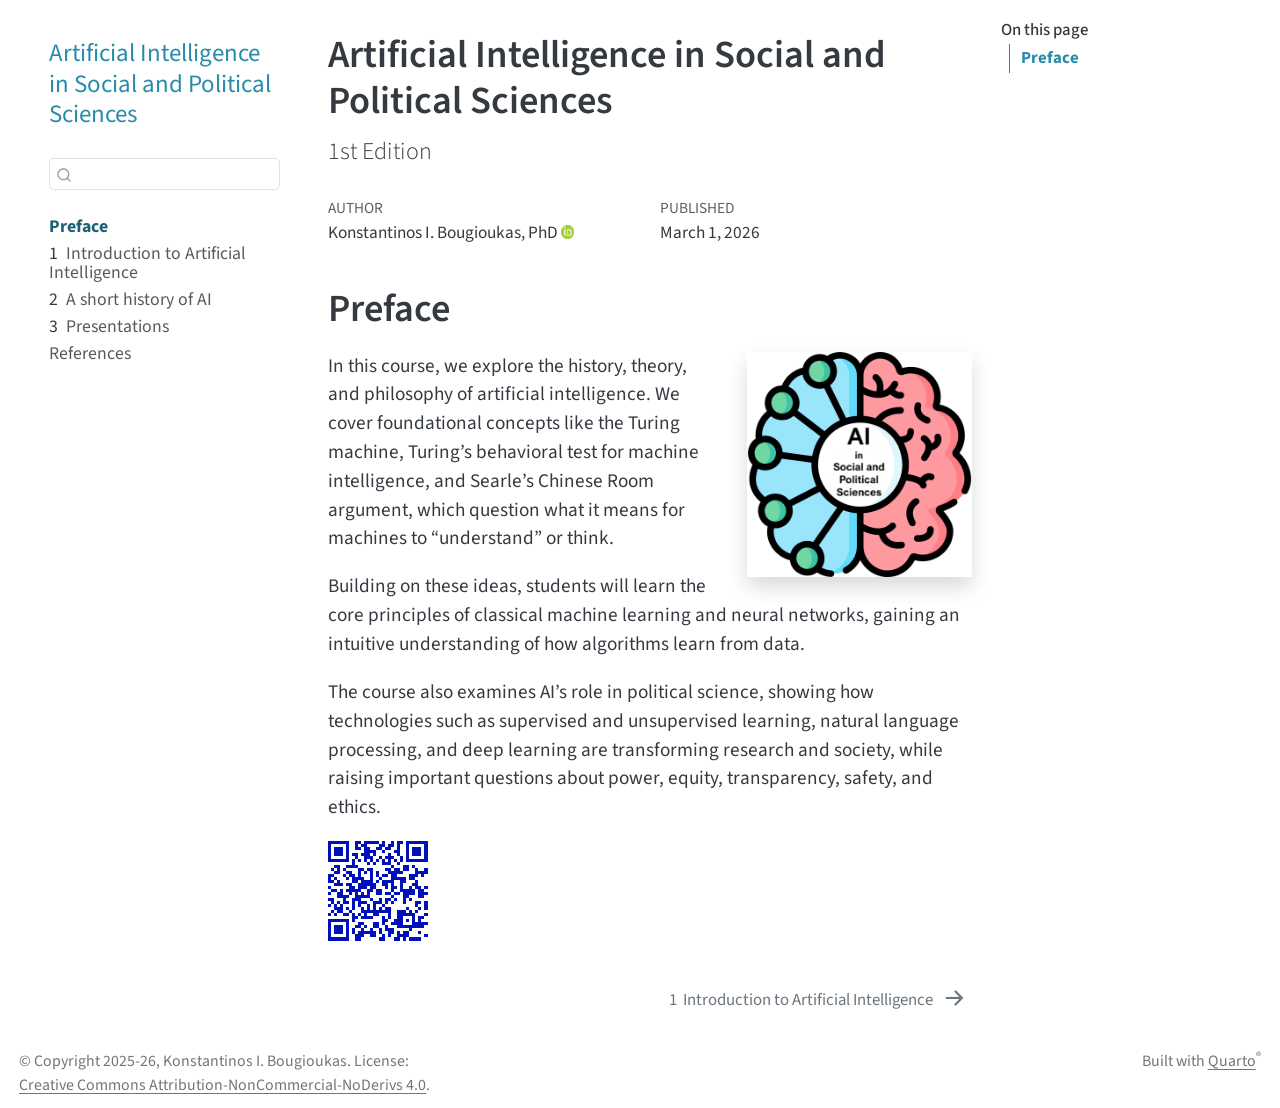
==== _book/index.html @ bb7c3e74 "0.0.9" ====
<!DOCTYPE html>
<html xmlns="http://www.w3.org/1999/xhtml" lang="en" xml:lang="en"><head>

<meta charset="utf-8">
<meta name="generator" content="quarto-1.8.27">

<meta name="viewport" content="width=device-width, initial-scale=1.0, user-scalable=yes">

<meta name="author" content="Konstantinos I. Bougioukas, PhD">
<meta name="dcterms.date" content="2026-03-01">

<title>Artificial Intelligence in Social and Political Sciences</title>
<style>
code{white-space: pre-wrap;}
span.smallcaps{font-variant: small-caps;}
div.columns{display: flex; gap: min(4vw, 1.5em);}
div.column{flex: auto; overflow-x: auto;}
div.hanging-indent{margin-left: 1.5em; text-indent: -1.5em;}
ul.task-list{list-style: none;}
ul.task-list li input[type="checkbox"] {
  width: 0.8em;
  margin: 0 0.8em 0.2em -1em; /* quarto-specific, see https://github.com/quarto-dev/quarto-cli/issues/4556 */ 
  vertical-align: middle;
}
</style>


<script src="site_libs/quarto-nav/quarto-nav.js"></script>
<script src="site_libs/quarto-nav/headroom.min.js"></script>
<script src="site_libs/clipboard/clipboard.min.js"></script>
<script src="site_libs/quarto-search/autocomplete.umd.js"></script>
<script src="site_libs/quarto-search/fuse.min.js"></script>
<script src="site_libs/quarto-search/quarto-search.js"></script>
<meta name="quarto:offset" content="./">
<link href="./intro.html" rel="next">
<link href="./images/cover.png" rel="icon" type="image/png">
<script src="site_libs/quarto-html/quarto.js" type="module"></script>
<script src="site_libs/quarto-html/tabsets/tabsets.js" type="module"></script>
<script src="site_libs/quarto-html/axe/axe-check.js" type="module"></script>
<script src="site_libs/quarto-html/popper.min.js"></script>
<script src="site_libs/quarto-html/tippy.umd.min.js"></script>
<script src="site_libs/quarto-html/anchor.min.js"></script>
<link href="site_libs/quarto-html/tippy.css" rel="stylesheet">
<link href="site_libs/quarto-html/quarto-syntax-highlighting-ed96de9b727972fe78a7b5d16c58bf87.css" rel="stylesheet" id="quarto-text-highlighting-styles">
<script src="site_libs/bootstrap/bootstrap.min.js"></script>
<link href="site_libs/bootstrap/bootstrap-icons.css" rel="stylesheet">
<link href="site_libs/bootstrap/bootstrap-b979bb14bb5571f01108ce764b35f942.min.css" rel="stylesheet" append-hash="true" id="quarto-bootstrap" data-mode="light">
<script src="site_libs/quarto-contrib/qrcodejs-v1.0.0/qrcode.js"></script>
<script id="quarto-search-options" type="application/json">{
  "location": "sidebar",
  "copy-button": false,
  "collapse-after": 3,
  "panel-placement": "start",
  "type": "textbox",
  "limit": 50,
  "keyboard-shortcut": [
    "f",
    "/",
    "s"
  ],
  "show-item-context": false,
  "language": {
    "search-no-results-text": "No results",
    "search-matching-documents-text": "matching documents",
    "search-copy-link-title": "Copy link to search",
    "search-hide-matches-text": "Hide additional matches",
    "search-more-match-text": "more match in this document",
    "search-more-matches-text": "more matches in this document",
    "search-clear-button-title": "Clear",
    "search-text-placeholder": "",
    "search-detached-cancel-button-title": "Cancel",
    "search-submit-button-title": "Submit",
    "search-label": "Search"
  }
}</script>


</head>

<body class="nav-sidebar floating quarto-light">

<div id="quarto-search-results"></div>
  <header id="quarto-header" class="headroom fixed-top">
  <nav class="quarto-secondary-nav">
    <div class="container-fluid d-flex">
      <button type="button" class="quarto-btn-toggle btn" data-bs-toggle="collapse" role="button" data-bs-target=".quarto-sidebar-collapse-item" aria-controls="quarto-sidebar" aria-expanded="false" aria-label="Toggle sidebar navigation" onclick="if (window.quartoToggleHeadroom) { window.quartoToggleHeadroom(); }">
        <i class="bi bi-layout-text-sidebar-reverse"></i>
      </button>
        <nav class="quarto-page-breadcrumbs" aria-label="breadcrumb"><ol class="breadcrumb"><li class="breadcrumb-item"><a href="./index.html">Preface</a></li></ol></nav>
        <a class="flex-grow-1" role="navigation" data-bs-toggle="collapse" data-bs-target=".quarto-sidebar-collapse-item" aria-controls="quarto-sidebar" aria-expanded="false" aria-label="Toggle sidebar navigation" onclick="if (window.quartoToggleHeadroom) { window.quartoToggleHeadroom(); }">      
        </a>
      <button type="button" class="btn quarto-search-button" aria-label="Search" onclick="window.quartoOpenSearch();">
        <i class="bi bi-search"></i>
      </button>
    </div>
  </nav>
</header>
<!-- content -->
<div id="quarto-content" class="quarto-container page-columns page-rows-contents page-layout-article">
<!-- sidebar -->
  <nav id="quarto-sidebar" class="sidebar collapse collapse-horizontal quarto-sidebar-collapse-item sidebar-navigation floating overflow-auto">
    <div class="pt-lg-2 mt-2 text-left sidebar-header">
    <div class="sidebar-title mb-0 py-0">
      <a href="./">Artificial Intelligence in Social and Political Sciences</a> 
    </div>
      </div>
        <div class="mt-2 flex-shrink-0 align-items-center">
        <div class="sidebar-search">
        <div id="quarto-search" class="" title="Search"></div>
        </div>
        </div>
    <div class="sidebar-menu-container"> 
    <ul class="list-unstyled mt-1">
        <li class="sidebar-item">
  <div class="sidebar-item-container"> 
  <a href="./index.html" class="sidebar-item-text sidebar-link active">
 <span class="menu-text">Preface</span></a>
  </div>
</li>
        <li class="sidebar-item">
  <div class="sidebar-item-container"> 
  <a href="./intro.html" class="sidebar-item-text sidebar-link">
 <span class="menu-text"><span class="chapter-number">1</span>&nbsp; <span class="chapter-title">Introduction to Artificial Intelligence</span></span></a>
  </div>
</li>
        <li class="sidebar-item">
  <div class="sidebar-item-container"> 
  <a href="./history.html" class="sidebar-item-text sidebar-link">
 <span class="menu-text"><span class="chapter-number">2</span>&nbsp; <span class="chapter-title">A short history of AI</span></span></a>
  </div>
</li>
        <li class="sidebar-item">
  <div class="sidebar-item-container"> 
  <a href="./presentations.html" class="sidebar-item-text sidebar-link">
 <span class="menu-text"><span class="chapter-number">3</span>&nbsp; <span class="chapter-title">Presentations</span></span></a>
  </div>
</li>
        <li class="sidebar-item">
  <div class="sidebar-item-container"> 
  <a href="./references.html" class="sidebar-item-text sidebar-link">
 <span class="menu-text">References</span></a>
  </div>
</li>
    </ul>
    </div>
</nav>
<div id="quarto-sidebar-glass" class="quarto-sidebar-collapse-item" data-bs-toggle="collapse" data-bs-target=".quarto-sidebar-collapse-item"></div>
<!-- margin-sidebar -->
    <div id="quarto-margin-sidebar" class="sidebar margin-sidebar">
        <nav id="TOC" role="doc-toc" class="toc-active">
    <h2 id="toc-title">On this page</h2>
   
  <ul>
  <li><a href="#preface" id="toc-preface" class="nav-link active" data-scroll-target="#preface">Preface</a></li>
  </ul>
</nav>
    </div>
<!-- main -->
<main class="content" id="quarto-document-content">

<header id="title-block-header" class="quarto-title-block default">
<div class="quarto-title">
<h1 class="title">Artificial Intelligence in Social and Political Sciences</h1>
<p class="subtitle lead">1st Edition</p>
</div>



<div class="quarto-title-meta">

    <div>
    <div class="quarto-title-meta-heading">Author</div>
    <div class="quarto-title-meta-contents">
             <p>Konstantinos I. Bougioukas, PhD <a href="https://orcid.org/0000-0002-6533-1391" class="quarto-title-author-orcid"> <img src="[data-uri]"></a></p>
          </div>
  </div>
    
    <div>
    <div class="quarto-title-meta-heading">Published</div>
    <div class="quarto-title-meta-contents">
      <p class="date">March 1, 2026</p>
    </div>
  </div>
  
    
  </div>
  


</header>



<section id="preface" class="level1 unnumbered">
<h1 class="unnumbered">Preface</h1><p><img src="images/cover.png" title="Artificial Intelligence in Social and Political Sciences" class="quarto-cover-image nolightbox img-fluid"></p>
<p>In this course, we explore the history, theory, and philosophy of artificial intelligence. We cover foundational concepts like the Turing machine, Turing’s behavioral test for machine intelligence, and Searle’s Chinese Room argument, which question what it means for machines to “understand” or think.</p>
<p>Building on these ideas, students will learn the core principles of classical machine learning and neural networks, gaining an intuitive understanding of how algorithms learn from data.</p>
<p>The course also examines AI’s role in political science, showing how technologies such as supervised and unsupervised learning, natural language processing, and deep learning are transforming research and society, while raising important questions about power, equity, transparency, safety, and ethics.</p>
<div id="" class="qrcode"></div>
<script type="text/javascript">
(function() {
  var script = document.currentScript;
  var qrcode = script.previousElementSibling;
  qrcode.qrcode = new QRCode(qrcode, {"colorDark":"#0011bb","colorLight":"#ffffff","height":"100","text":"https://politicai.netlify.app/","width":"100"});
  script.remove();
})();
</script>
    


</section>

</main> <!-- /main -->
<script id="quarto-html-after-body" type="application/javascript">
  window.document.addEventListener("DOMContentLoaded", function (event) {
    const icon = "";
    const anchorJS = new window.AnchorJS();
    anchorJS.options = {
      placement: 'right',
      icon: icon
    };
    anchorJS.add('.anchored');
    const isCodeAnnotation = (el) => {
      for (const clz of el.classList) {
        if (clz.startsWith('code-annotation-')) {                     
          return true;
        }
      }
      return false;
    }
    const onCopySuccess = function(e) {
      // button target
      const button = e.trigger;
      // don't keep focus
      button.blur();
      // flash "checked"
      button.classList.add('code-copy-button-checked');
      var currentTitle = button.getAttribute("title");
      button.setAttribute("title", "Copied!");
      let tooltip;
      if (window.bootstrap) {
        button.setAttribute("data-bs-toggle", "tooltip");
        button.setAttribute("data-bs-placement", "left");
        button.setAttribute("data-bs-title", "Copied!");
        tooltip = new bootstrap.Tooltip(button, 
          { trigger: "manual", 
            customClass: "code-copy-button-tooltip",
            offset: [0, -8]});
        tooltip.show();    
      }
      setTimeout(function() {
        if (tooltip) {
          tooltip.hide();
          button.removeAttribute("data-bs-title");
          button.removeAttribute("data-bs-toggle");
          button.removeAttribute("data-bs-placement");
        }
        button.setAttribute("title", currentTitle);
        button.classList.remove('code-copy-button-checked');
      }, 1000);
      // clear code selection
      e.clearSelection();
    }
    const getTextToCopy = function(trigger) {
      const outerScaffold = trigger.parentElement.cloneNode(true);
      const codeEl = outerScaffold.querySelector('code');
      for (const childEl of codeEl.children) {
        if (isCodeAnnotation(childEl)) {
          childEl.remove();
        }
      }
      return codeEl.innerText;
    }
    const clipboard = new window.ClipboardJS('.code-copy-button:not([data-in-quarto-modal])', {
      text: getTextToCopy
    });
    clipboard.on('success', onCopySuccess);
    if (window.document.getElementById('quarto-embedded-source-code-modal')) {
      const clipboardModal = new window.ClipboardJS('.code-copy-button[data-in-quarto-modal]', {
        text: getTextToCopy,
        container: window.document.getElementById('quarto-embedded-source-code-modal')
      });
      clipboardModal.on('success', onCopySuccess);
    }
      var localhostRegex = new RegExp(/^(?:http|https):\/\/localhost\:?[0-9]*\//);
      var mailtoRegex = new RegExp(/^mailto:/);
        var filterRegex = new RegExp('/' + window.location.host + '/');
      var isInternal = (href) => {
          return filterRegex.test(href) || localhostRegex.test(href) || mailtoRegex.test(href);
      }
      // Inspect non-navigation links and adorn them if external
     var links = window.document.querySelectorAll('a[href]:not(.nav-link):not(.navbar-brand):not(.toc-action):not(.sidebar-link):not(.sidebar-item-toggle):not(.pagination-link):not(.no-external):not([aria-hidden]):not(.dropdown-item):not(.quarto-navigation-tool):not(.about-link)');
      for (var i=0; i<links.length; i++) {
        const link = links[i];
        if (!isInternal(link.href)) {
          // undo the damage that might have been done by quarto-nav.js in the case of
          // links that we want to consider external
          if (link.dataset.originalHref !== undefined) {
            link.href = link.dataset.originalHref;
          }
            // target, if specified
            link.setAttribute("target", "_blank");
            if (link.getAttribute("rel") === null) {
              link.setAttribute("rel", "noopener");
            }
        }
      }
    function tippyHover(el, contentFn, onTriggerFn, onUntriggerFn) {
      const config = {
        allowHTML: true,
        maxWidth: 500,
        delay: 100,
        arrow: false,
        appendTo: function(el) {
            return el.parentElement;
        },
        interactive: true,
        interactiveBorder: 10,
        theme: 'quarto',
        placement: 'bottom-start',
      };
      if (contentFn) {
        config.content = contentFn;
      }
      if (onTriggerFn) {
        config.onTrigger = onTriggerFn;
      }
      if (onUntriggerFn) {
        config.onUntrigger = onUntriggerFn;
      }
      window.tippy(el, config); 
    }
    const noterefs = window.document.querySelectorAll('a[role="doc-noteref"]');
    for (var i=0; i<noterefs.length; i++) {
      const ref = noterefs[i];
      tippyHover(ref, function() {
        // use id or data attribute instead here
        let href = ref.getAttribute('data-footnote-href') || ref.getAttribute('href');
        try { href = new URL(href).hash; } catch {}
        const id = href.replace(/^#\/?/, "");
        const note = window.document.getElementById(id);
        if (note) {
          return note.innerHTML;
        } else {
          return "";
        }
      });
    }
    const xrefs = window.document.querySelectorAll('a.quarto-xref');
    const processXRef = (id, note) => {
      // Strip column container classes
      const stripColumnClz = (el) => {
        el.classList.remove("page-full", "page-columns");
        if (el.children) {
          for (const child of el.children) {
            stripColumnClz(child);
          }
        }
      }
      stripColumnClz(note)
      if (id === null || id.startsWith('sec-')) {
        // Special case sections, only their first couple elements
        const container = document.createElement("div");
        if (note.children && note.children.length > 2) {
          container.appendChild(note.children[0].cloneNode(true));
          for (let i = 1; i < note.children.length; i++) {
            const child = note.children[i];
            if (child.tagName === "P" && child.innerText === "") {
              continue;
            } else {
              container.appendChild(child.cloneNode(true));
              break;
            }
          }
          if (window.Quarto?.typesetMath) {
            window.Quarto.typesetMath(container);
          }
          return container.innerHTML
        } else {
          if (window.Quarto?.typesetMath) {
            window.Quarto.typesetMath(note);
          }
          return note.innerHTML;
        }
      } else {
        // Remove any anchor links if they are present
        const anchorLink = note.querySelector('a.anchorjs-link');
        if (anchorLink) {
          anchorLink.remove();
        }
        if (window.Quarto?.typesetMath) {
          window.Quarto.typesetMath(note);
        }
        if (note.classList.contains("callout")) {
          return note.outerHTML;
        } else {
          return note.innerHTML;
        }
      }
    }
    for (var i=0; i<xrefs.length; i++) {
      const xref = xrefs[i];
      tippyHover(xref, undefined, function(instance) {
        instance.disable();
        let url = xref.getAttribute('href');
        let hash = undefined; 
        if (url.startsWith('#')) {
          hash = url;
        } else {
          try { hash = new URL(url).hash; } catch {}
        }
        if (hash) {
          const id = hash.replace(/^#\/?/, "");
          const note = window.document.getElementById(id);
          if (note !== null) {
            try {
              const html = processXRef(id, note.cloneNode(true));
              instance.setContent(html);
            } finally {
              instance.enable();
              instance.show();
            }
          } else {
            // See if we can fetch this
            fetch(url.split('#')[0])
            .then(res => res.text())
            .then(html => {
              const parser = new DOMParser();
              const htmlDoc = parser.parseFromString(html, "text/html");
              const note = htmlDoc.getElementById(id);
              if (note !== null) {
                const html = processXRef(id, note);
                instance.setContent(html);
              } 
            }).finally(() => {
              instance.enable();
              instance.show();
            });
          }
        } else {
          // See if we can fetch a full url (with no hash to target)
          // This is a special case and we should probably do some content thinning / targeting
          fetch(url)
          .then(res => res.text())
          .then(html => {
            const parser = new DOMParser();
            const htmlDoc = parser.parseFromString(html, "text/html");
            const note = htmlDoc.querySelector('main.content');
            if (note !== null) {
              // This should only happen for chapter cross references
              // (since there is no id in the URL)
              // remove the first header
              if (note.children.length > 0 && note.children[0].tagName === "HEADER") {
                note.children[0].remove();
              }
              const html = processXRef(null, note);
              instance.setContent(html);
            } 
          }).finally(() => {
            instance.enable();
            instance.show();
          });
        }
      }, function(instance) {
      });
    }
        let selectedAnnoteEl;
        const selectorForAnnotation = ( cell, annotation) => {
          let cellAttr = 'data-code-cell="' + cell + '"';
          let lineAttr = 'data-code-annotation="' +  annotation + '"';
          const selector = 'span[' + cellAttr + '][' + lineAttr + ']';
          return selector;
        }
        const selectCodeLines = (annoteEl) => {
          const doc = window.document;
          const targetCell = annoteEl.getAttribute("data-target-cell");
          const targetAnnotation = annoteEl.getAttribute("data-target-annotation");
          const annoteSpan = window.document.querySelector(selectorForAnnotation(targetCell, targetAnnotation));
          const lines = annoteSpan.getAttribute("data-code-lines").split(",");
          const lineIds = lines.map((line) => {
            return targetCell + "-" + line;
          })
          let top = null;
          let height = null;
          let parent = null;
          if (lineIds.length > 0) {
              //compute the position of the single el (top and bottom and make a div)
              const el = window.document.getElementById(lineIds[0]);
              top = el.offsetTop;
              height = el.offsetHeight;
              parent = el.parentElement.parentElement;
            if (lineIds.length > 1) {
              const lastEl = window.document.getElementById(lineIds[lineIds.length - 1]);
              const bottom = lastEl.offsetTop + lastEl.offsetHeight;
              height = bottom - top;
            }
            if (top !== null && height !== null && parent !== null) {
              // cook up a div (if necessary) and position it 
              let div = window.document.getElementById("code-annotation-line-highlight");
              if (div === null) {
                div = window.document.createElement("div");
                div.setAttribute("id", "code-annotation-line-highlight");
                div.style.position = 'absolute';
                parent.appendChild(div);
              }
              div.style.top = top - 2 + "px";
              div.style.height = height + 4 + "px";
              div.style.left = 0;
              let gutterDiv = window.document.getElementById("code-annotation-line-highlight-gutter");
              if (gutterDiv === null) {
                gutterDiv = window.document.createElement("div");
                gutterDiv.setAttribute("id", "code-annotation-line-highlight-gutter");
                gutterDiv.style.position = 'absolute';
                const codeCell = window.document.getElementById(targetCell);
                const gutter = codeCell.querySelector('.code-annotation-gutter');
                gutter.appendChild(gutterDiv);
              }
              gutterDiv.style.top = top - 2 + "px";
              gutterDiv.style.height = height + 4 + "px";
            }
            selectedAnnoteEl = annoteEl;
          }
        };
        const unselectCodeLines = () => {
          const elementsIds = ["code-annotation-line-highlight", "code-annotation-line-highlight-gutter"];
          elementsIds.forEach((elId) => {
            const div = window.document.getElementById(elId);
            if (div) {
              div.remove();
            }
          });
          selectedAnnoteEl = undefined;
        };
          // Handle positioning of the toggle
      window.addEventListener(
        "resize",
        throttle(() => {
          elRect = undefined;
          if (selectedAnnoteEl) {
            selectCodeLines(selectedAnnoteEl);
          }
        }, 10)
      );
      function throttle(fn, ms) {
      let throttle = false;
      let timer;
        return (...args) => {
          if(!throttle) { // first call gets through
              fn.apply(this, args);
              throttle = true;
          } else { // all the others get throttled
              if(timer) clearTimeout(timer); // cancel #2
              timer = setTimeout(() => {
                fn.apply(this, args);
                timer = throttle = false;
              }, ms);
          }
        };
      }
        // Attach click handler to the DT
        const annoteDls = window.document.querySelectorAll('dt[data-target-cell]');
        for (const annoteDlNode of annoteDls) {
          annoteDlNode.addEventListener('click', (event) => {
            const clickedEl = event.target;
            if (clickedEl !== selectedAnnoteEl) {
              unselectCodeLines();
              const activeEl = window.document.querySelector('dt[data-target-cell].code-annotation-active');
              if (activeEl) {
                activeEl.classList.remove('code-annotation-active');
              }
              selectCodeLines(clickedEl);
              clickedEl.classList.add('code-annotation-active');
            } else {
              // Unselect the line
              unselectCodeLines();
              clickedEl.classList.remove('code-annotation-active');
            }
          });
        }
    const findCites = (el) => {
      const parentEl = el.parentElement;
      if (parentEl) {
        const cites = parentEl.dataset.cites;
        if (cites) {
          return {
            el,
            cites: cites.split(' ')
          };
        } else {
          return findCites(el.parentElement)
        }
      } else {
        return undefined;
      }
    };
    var bibliorefs = window.document.querySelectorAll('a[role="doc-biblioref"]');
    for (var i=0; i<bibliorefs.length; i++) {
      const ref = bibliorefs[i];
      const citeInfo = findCites(ref);
      if (citeInfo) {
        tippyHover(citeInfo.el, function() {
          var popup = window.document.createElement('div');
          citeInfo.cites.forEach(function(cite) {
            var citeDiv = window.document.createElement('div');
            citeDiv.classList.add('hanging-indent');
            citeDiv.classList.add('csl-entry');
            var biblioDiv = window.document.getElementById('ref-' + cite);
            if (biblioDiv) {
              citeDiv.innerHTML = biblioDiv.innerHTML;
            }
            popup.appendChild(citeDiv);
          });
          return popup.innerHTML;
        });
      }
    }
  });
  </script>
<nav class="page-navigation">
  <div class="nav-page nav-page-previous">
  </div>
  <div class="nav-page nav-page-next">
      <a href="./intro.html" class="pagination-link" aria-label="Introduction to Artificial Intelligence">
        <span class="nav-page-text"><span class="chapter-number">1</span>&nbsp; <span class="chapter-title">Introduction to Artificial Intelligence</span></span> <i class="bi bi-arrow-right-short"></i>
      </a>
  </div>
</nav>
</div> <!-- /content -->
<footer class="footer">
  <div class="nav-footer">
    <div class="nav-footer-left">
<p>© Copyright 2025-26, Konstantinos I. Bougioukas. License: <a href="https://creativecommons.org/licenses/by-nc-nd/4.0/">Creative Commons Attribution-NonCommercial-NoDerivs 4.0</a>.</p>
</div>   
    <div class="nav-footer-center">
      &nbsp;
    </div>
    <div class="nav-footer-right">
<p>Built with <a href="https://quarto.org/">Quarto</a><sup>®</sup></p>
</div>
  </div>
</footer>




</body></html>
---- _book/site_libs/quarto-html/tippy.css ----
.tippy-box[data-animation=fade][data-state=hidden]{opacity:0}[data-tippy-root]{max-width:calc(100vw - 10px)}.tippy-box{position:relative;background-color:#333;color:#fff;border-radius:4px;font-size:14px;line-height:1.4;white-space:normal;outline:0;transition-property:transform,visibility,opacity}.tippy-box[data-placement^=top]>.tippy-arrow{bottom:0}.tippy-box[data-placement^=top]>.tippy-arrow:before{bottom:-7px;left:0;border-width:8px 8px 0;border-top-color:initial;transform-origin:center top}.tippy-box[data-placement^=bottom]>.tippy-arrow{top:0}.tippy-box[data-placement^=bottom]>.tippy-arrow:before{top:-7px;left:0;border-width:0 8px 8px;border-bottom-color:initial;transform-origin:center bottom}.tippy-box[data-placement^=left]>.tippy-arrow{right:0}.tippy-box[data-placement^=left]>.tippy-arrow:before{border-width:8px 0 8px 8px;border-left-color:initial;right:-7px;transform-origin:center left}.tippy-box[data-placement^=right]>.tippy-arrow{left:0}.tippy-box[data-placement^=right]>.tippy-arrow:before{left:-7px;border-width:8px 8px 8px 0;border-right-color:initial;transform-origin:center right}.tippy-box[data-inertia][data-state=visible]{transition-timing-function:cubic-bezier(.54,1.5,.38,1.11)}.tippy-arrow{width:16px;height:16px;color:#333}.tippy-arrow:before{content:"";position:absolute;border-color:transparent;border-style:solid}.tippy-content{position:relative;padding:5px 9px;z-index:1}
---- _book/site_libs/quarto-html/quarto-syntax-highlighting-ed96de9b727972fe78a7b5d16c58bf87.css ----
/* quarto syntax highlight colors */
:root {
  --quarto-hl-ot-color: #003B4F;
  --quarto-hl-at-color: #657422;
  --quarto-hl-ss-color: #20794D;
  --quarto-hl-an-color: #5E5E5E;
  --quarto-hl-fu-color: #4758AB;
  --quarto-hl-st-color: #20794D;
  --quarto-hl-cf-color: #003B4F;
  --quarto-hl-op-color: #5E5E5E;
  --quarto-hl-er-color: #AD0000;
  --quarto-hl-bn-color: #AD0000;
  --quarto-hl-al-color: #AD0000;
  --quarto-hl-va-color: #111111;
  --quarto-hl-bu-color: inherit;
  --quarto-hl-ex-color: inherit;
  --quarto-hl-pp-color: #AD0000;
  --quarto-hl-in-color: #5E5E5E;
  --quarto-hl-vs-color: #20794D;
  --quarto-hl-wa-color: #5E5E5E;
  --quarto-hl-do-color: #5E5E5E;
  --quarto-hl-im-color: #00769E;
  --quarto-hl-ch-color: #20794D;
  --quarto-hl-dt-color: #AD0000;
  --quarto-hl-fl-color: #AD0000;
  --quarto-hl-co-color: #5E5E5E;
  --quarto-hl-cv-color: #5E5E5E;
  --quarto-hl-cn-color: #8f5902;
  --quarto-hl-sc-color: #5E5E5E;
  --quarto-hl-dv-color: #AD0000;
  --quarto-hl-kw-color: #003B4F;
}

/* other quarto variables */
:root {
  --quarto-font-monospace: SFMono-Regular, Menlo, Monaco, Consolas, "Liberation Mono", "Courier New", monospace;
}

/* syntax highlight based on Pandoc's rules */
pre > code.sourceCode > span {
  color: #003B4F;
}

code.sourceCode > span {
  color: #003B4F;
}

div.sourceCode,
div.sourceCode pre.sourceCode {
  color: #003B4F;
}

/* Normal */
code span {
  color: #003B4F;
}

/* Alert */
code span.al {
  color: #AD0000;
  font-style: inherit;
}

/* Annotation */
code span.an {
  color: #5E5E5E;
  font-style: inherit;
}

/* Attribute */
code span.at {
  color: #657422;
  font-style: inherit;
}

/* BaseN */
code span.bn {
  color: #AD0000;
  font-style: inherit;
}

/* BuiltIn */
code span.bu {
  font-style: inherit;
}

/* ControlFlow */
code span.cf {
  color: #003B4F;
  font-weight: bold;
  font-style: inherit;
}

/* Char */
code span.ch {
  color: #20794D;
  font-style: inherit;
}

/* Constant */
code span.cn {
  color: #8f5902;
  font-style: inherit;
}

/* Comment */
code span.co {
  color: #5E5E5E;
  font-style: inherit;
}

/* CommentVar */
code span.cv {
  color: #5E5E5E;
  font-style: italic;
}

/* Documentation */
code span.do {
  color: #5E5E5E;
  font-style: italic;
}

/* DataType */
code span.dt {
  color: #AD0000;
  font-style: inherit;
}

/* DecVal */
code span.dv {
  color: #AD0000;
  font-style: inherit;
}

/* Error */
code span.er {
  color: #AD0000;
  font-style: inherit;
}

/* Extension */
code span.ex {
  font-style: inherit;
}

/* Float */
code span.fl {
  color: #AD0000;
  font-style: inherit;
}

/* Function */
code span.fu {
  color: #4758AB;
  font-style: inherit;
}

/* Import */
code span.im {
  color: #00769E;
  font-style: inherit;
}

/* Information */
code span.in {
  color: #5E5E5E;
  font-style: inherit;
}

/* Keyword */
code span.kw {
  color: #003B4F;
  font-weight: bold;
  font-style: inherit;
}

/* Operator */
code span.op {
  color: #5E5E5E;
  font-style: inherit;
}

/* Other */
code span.ot {
  color: #003B4F;
  font-style: inherit;
}

/* Preprocessor */
code span.pp {
  color: #AD0000;
  font-style: inherit;
}

/* SpecialChar */
code span.sc {
  color: #5E5E5E;
  font-style: inherit;
}

/* SpecialString */
code span.ss {
  color: #20794D;
  font-style: inherit;
}

/* String */
code span.st {
  color: #20794D;
  font-style: inherit;
}

/* Variable */
code span.va {
  color: #111111;
  font-style: inherit;
}

/* VerbatimString */
code span.vs {
  color: #20794D;
  font-style: inherit;
}

/* Warning */
code span.wa {
  color: #5E5E5E;
  font-style: italic;
}

.prevent-inlining {
  content: "</";
}

/*# sourceMappingURL=0920dd6d7437995b8cdf7429764427b1.css.map */
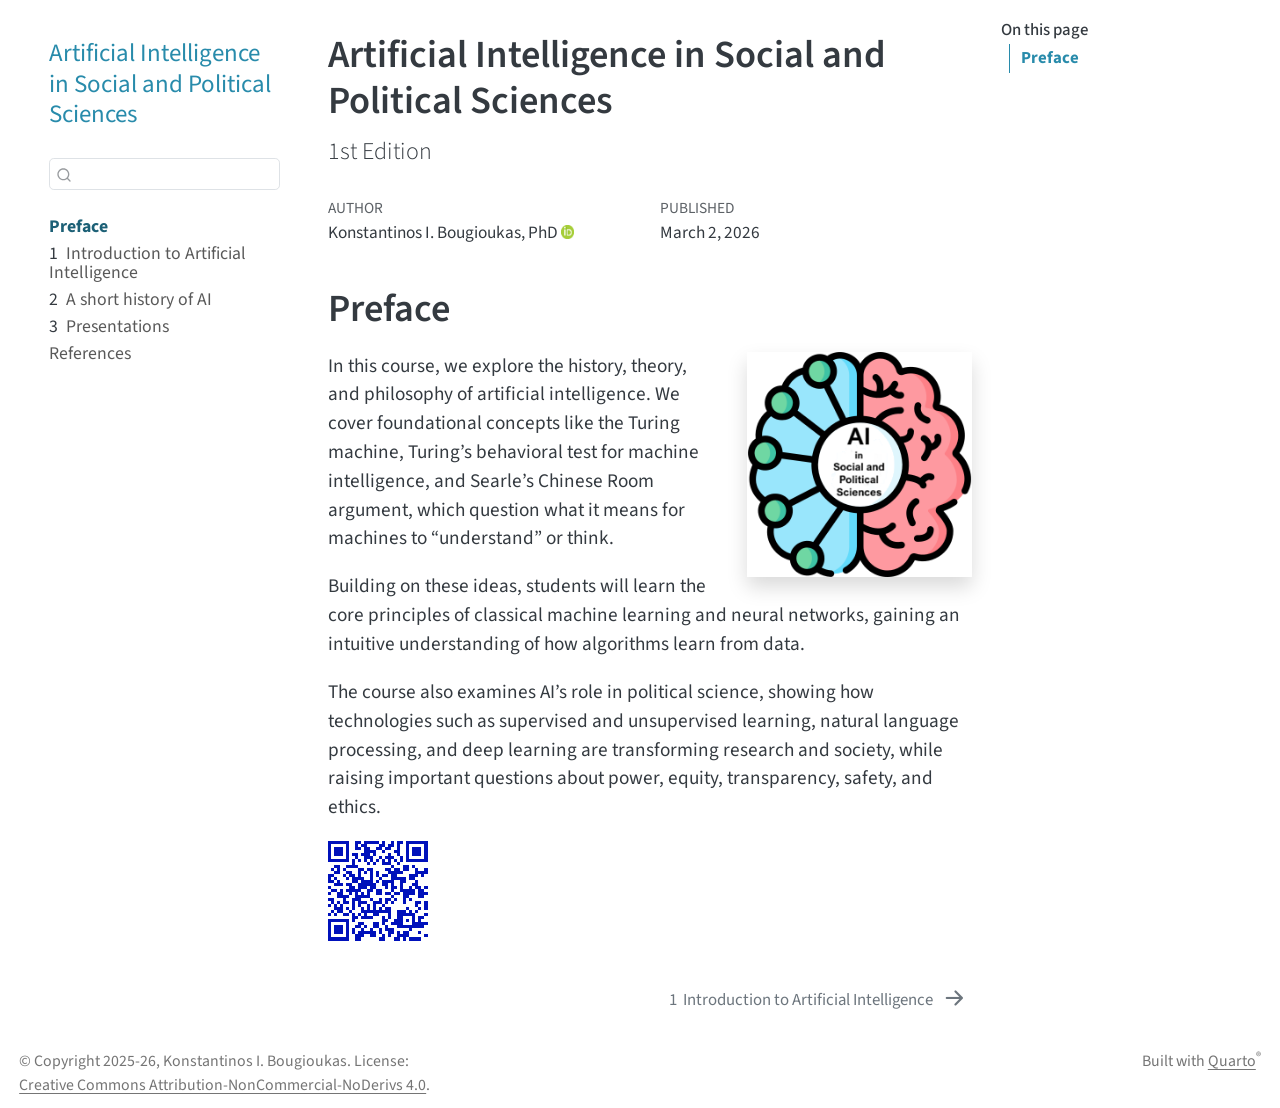
==== commit 15e273be: "0.1.2" ====
--- a/_book/index.html
+++ b/_book/index.html
@@ -7,7 +7,7 @@
 <meta name="viewport" content="width=device-width, initial-scale=1.0, user-scalable=yes">
 
 <meta name="author" content="Konstantinos I. Bougioukas, PhD">
-<meta name="dcterms.date" content="2026-03-01">
+<meta name="dcterms.date" content="2026-03-02">
 
 <title>Artificial Intelligence in Social and Political Sciences</title>
 <style>
@@ -178,7 +178,7 @@
     <div>
     <div class="quarto-title-meta-heading">Published</div>
     <div class="quarto-title-meta-contents">
-      <p class="date">March 1, 2026</p>
+      <p class="date">March 2, 2026</p>
     </div>
   </div>
   
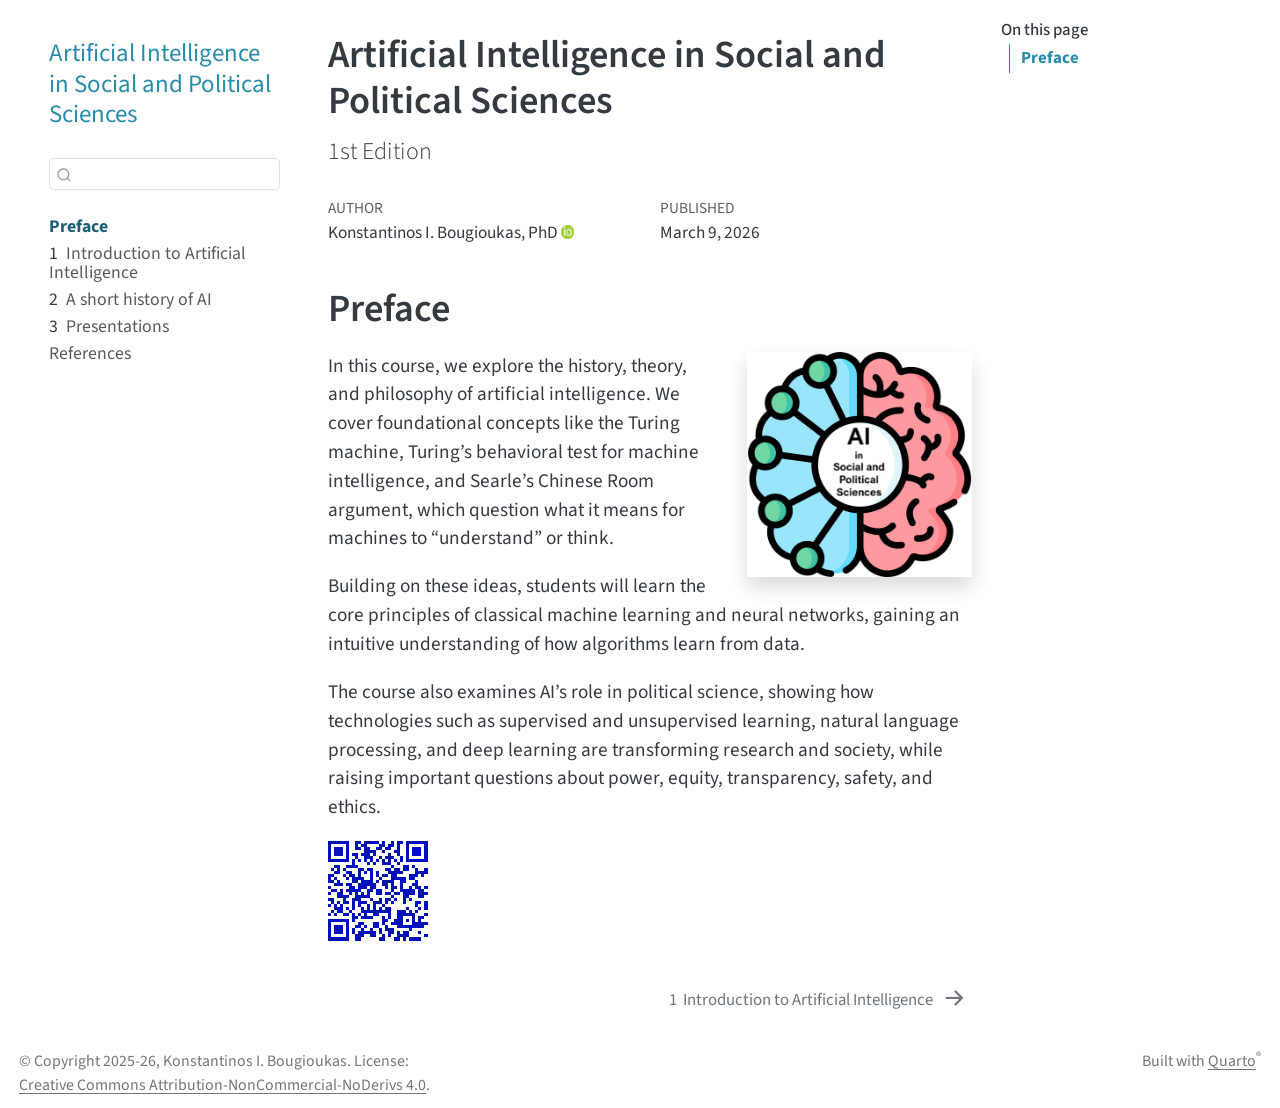
==== commit 739d83a7: "0.1.8" ====
--- a/_book/index.html
+++ b/_book/index.html
@@ -7,7 +7,7 @@
 <meta name="viewport" content="width=device-width, initial-scale=1.0, user-scalable=yes">
 
 <meta name="author" content="Konstantinos I. Bougioukas, PhD">
-<meta name="dcterms.date" content="2026-03-02">
+<meta name="dcterms.date" content="2026-03-09">
 
 <title>Artificial Intelligence in Social and Political Sciences</title>
 <style>
@@ -178,7 +178,7 @@
     <div>
     <div class="quarto-title-meta-heading">Published</div>
     <div class="quarto-title-meta-contents">
-      <p class="date">March 2, 2026</p>
+      <p class="date">March 9, 2026</p>
     </div>
   </div>
   
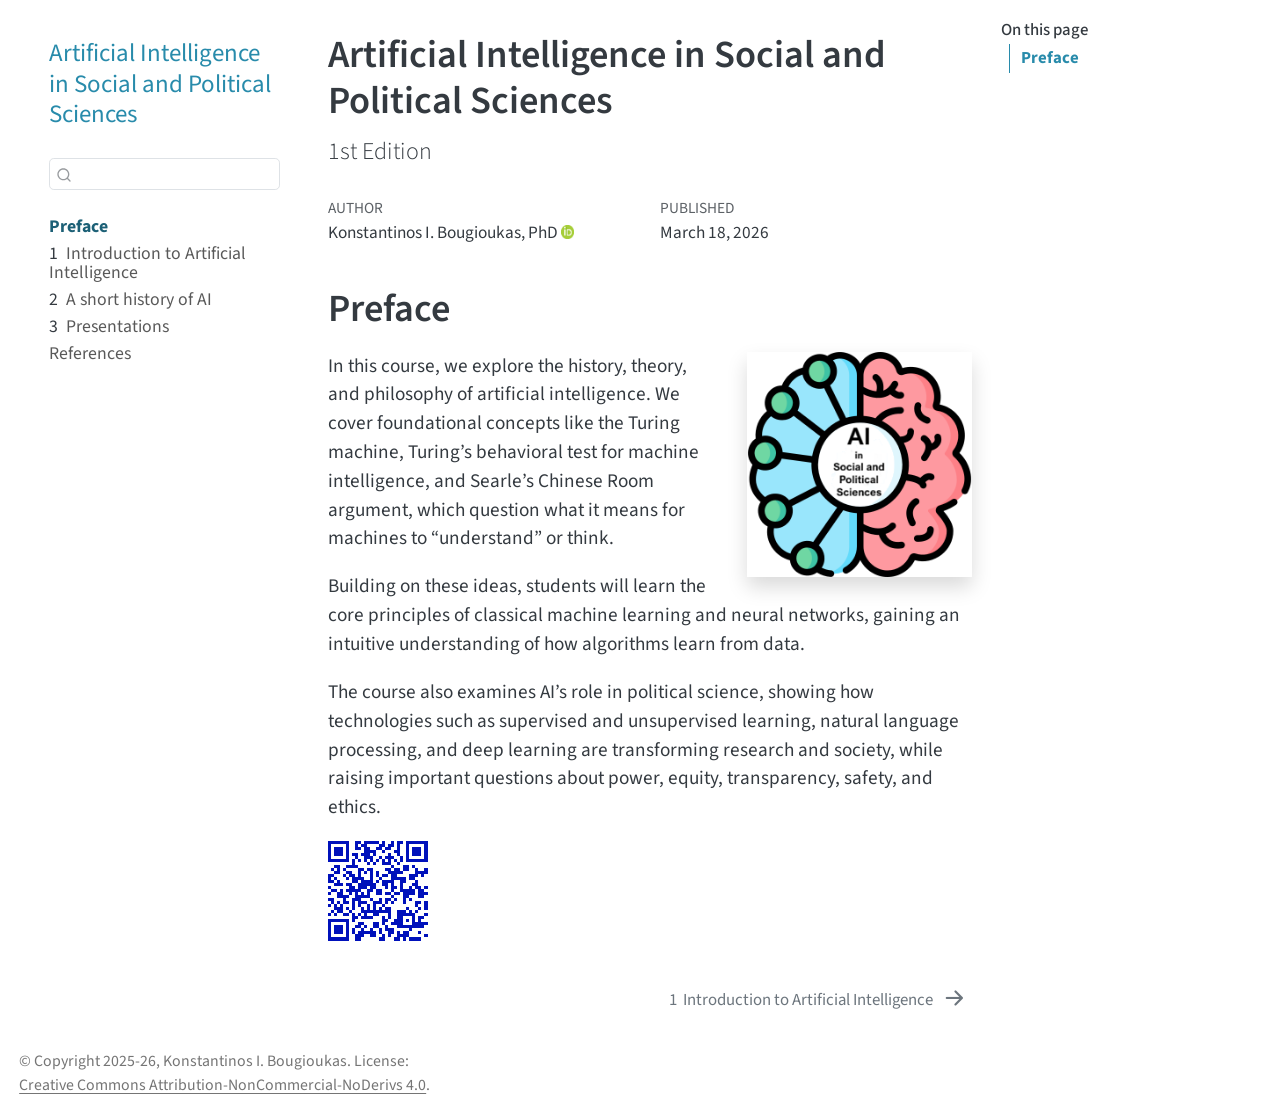
==== commit 132e3bf5: "0.2.2" ====
--- a/_book/index.html
+++ b/_book/index.html
@@ -7,7 +7,7 @@
 <meta name="viewport" content="width=device-width, initial-scale=1.0, user-scalable=yes">
 
 <meta name="author" content="Konstantinos I. Bougioukas, PhD">
-<meta name="dcterms.date" content="2026-03-09">
+<meta name="dcterms.date" content="2026-03-18">
 
 <title>Artificial Intelligence in Social and Political Sciences</title>
 <style>
@@ -178,7 +178,7 @@
     <div>
     <div class="quarto-title-meta-heading">Published</div>
     <div class="quarto-title-meta-contents">
-      <p class="date">March 9, 2026</p>
+      <p class="date">March 18, 2026</p>
     </div>
   </div>
   
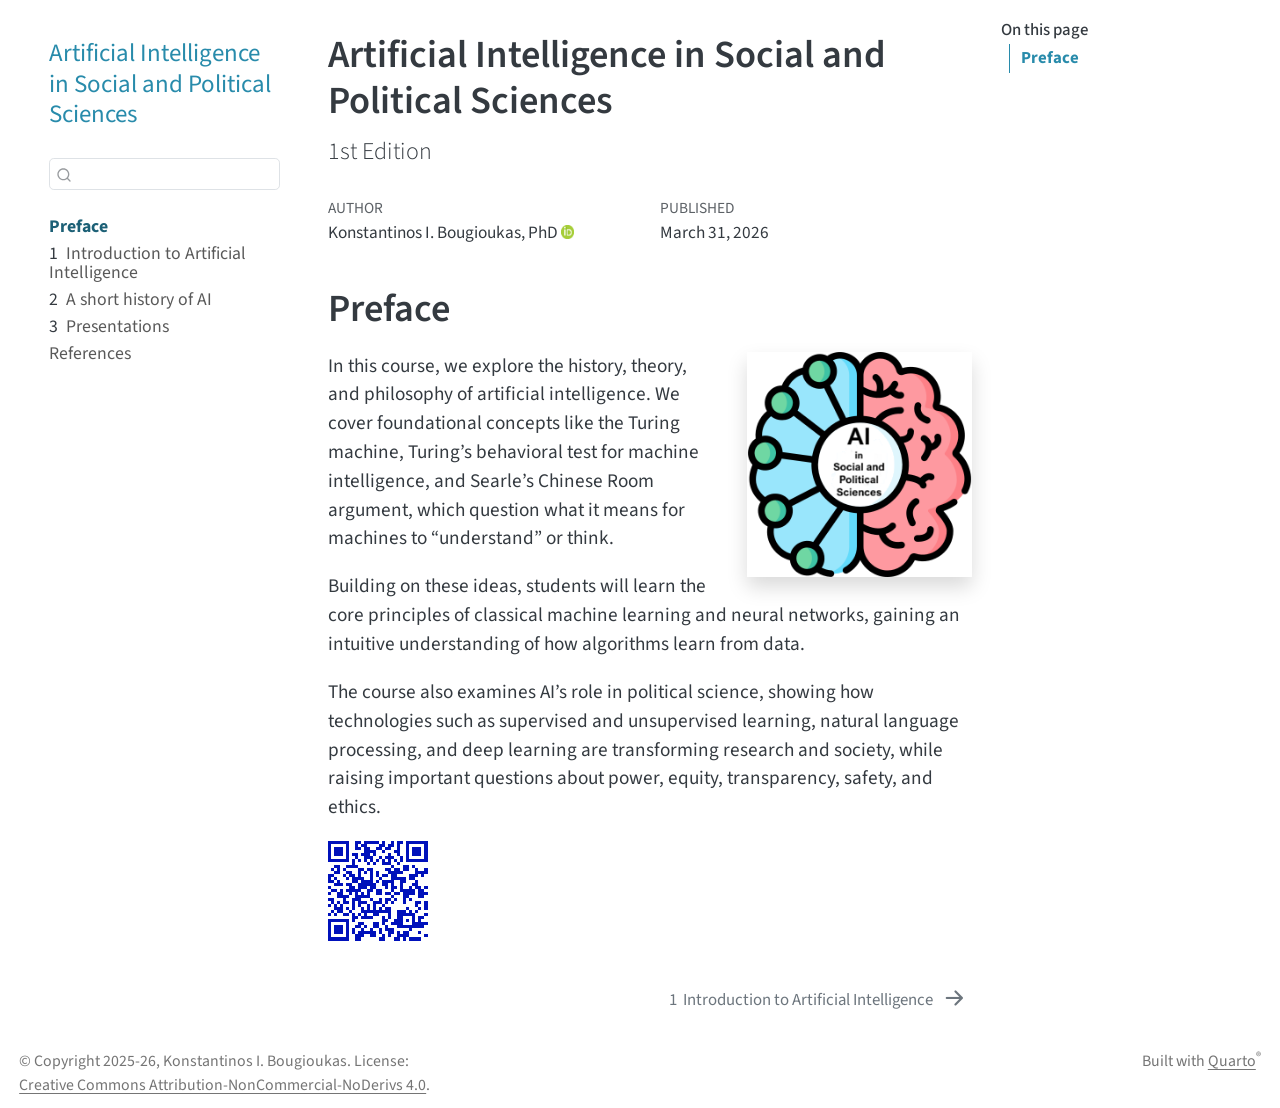
==== commit 896729c7: "0.2.4" ====
--- a/_book/index.html
+++ b/_book/index.html
@@ -7,7 +7,7 @@
 <meta name="viewport" content="width=device-width, initial-scale=1.0, user-scalable=yes">
 
 <meta name="author" content="Konstantinos I. Bougioukas, PhD">
-<meta name="dcterms.date" content="2026-03-18">
+<meta name="dcterms.date" content="2026-03-31">
 
 <title>Artificial Intelligence in Social and Political Sciences</title>
 <style>
@@ -178,7 +178,7 @@
     <div>
     <div class="quarto-title-meta-heading">Published</div>
     <div class="quarto-title-meta-contents">
-      <p class="date">March 18, 2026</p>
+      <p class="date">March 31, 2026</p>
     </div>
   </div>
   
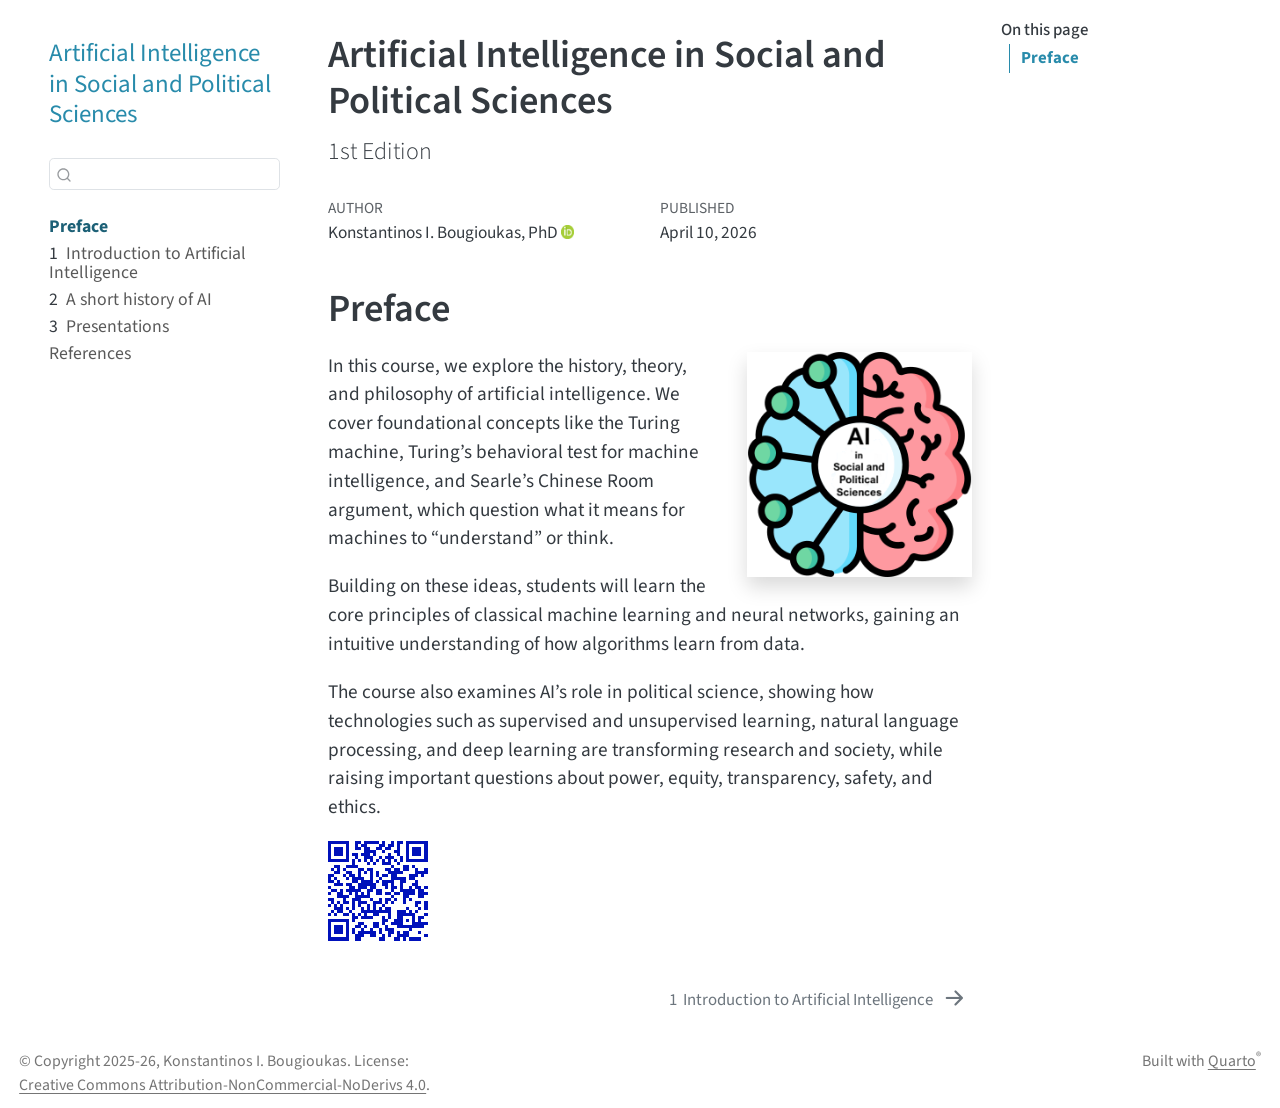
==== commit 66d71695: "0.2.5" ====
--- a/_book/index.html
+++ b/_book/index.html
@@ -7,7 +7,7 @@
 <meta name="viewport" content="width=device-width, initial-scale=1.0, user-scalable=yes">
 
 <meta name="author" content="Konstantinos I. Bougioukas, PhD">
-<meta name="dcterms.date" content="2026-03-31">
+<meta name="dcterms.date" content="2026-04-10">
 
 <title>Artificial Intelligence in Social and Political Sciences</title>
 <style>
@@ -178,7 +178,7 @@
     <div>
     <div class="quarto-title-meta-heading">Published</div>
     <div class="quarto-title-meta-contents">
-      <p class="date">March 31, 2026</p>
+      <p class="date">April 10, 2026</p>
     </div>
   </div>
   
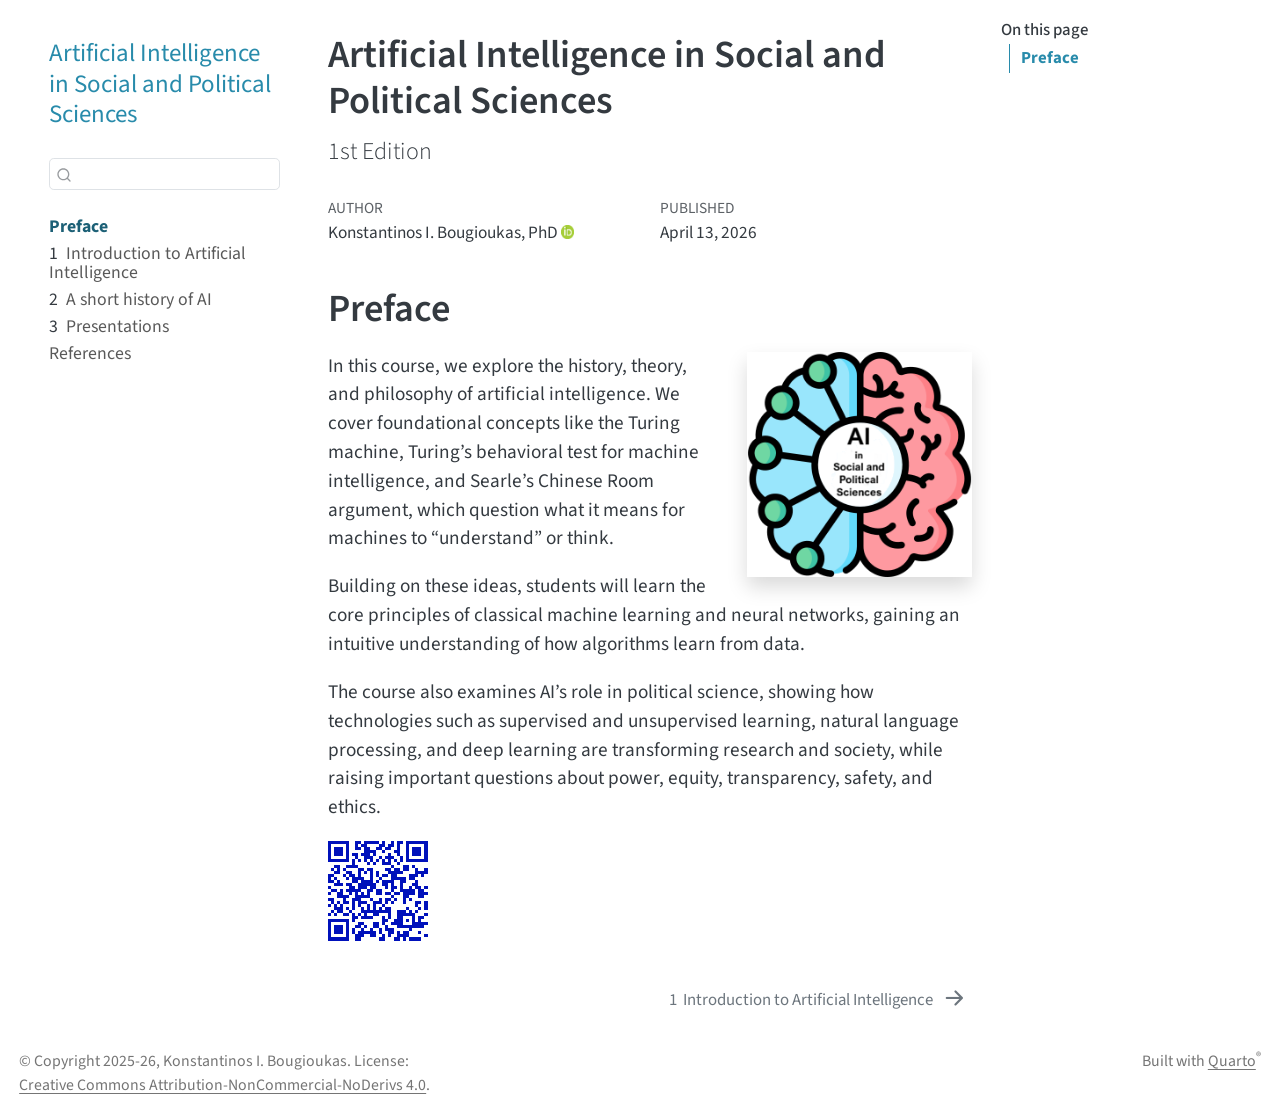
==== commit 3addc8c1: "0.2.7" ====
--- a/_book/index.html
+++ b/_book/index.html
@@ -7,7 +7,7 @@
 <meta name="viewport" content="width=device-width, initial-scale=1.0, user-scalable=yes">
 
 <meta name="author" content="Konstantinos I. Bougioukas, PhD">
-<meta name="dcterms.date" content="2026-04-10">
+<meta name="dcterms.date" content="2026-04-13">
 
 <title>Artificial Intelligence in Social and Political Sciences</title>
 <style>
@@ -178,7 +178,7 @@
     <div>
     <div class="quarto-title-meta-heading">Published</div>
     <div class="quarto-title-meta-contents">
-      <p class="date">April 10, 2026</p>
+      <p class="date">April 13, 2026</p>
     </div>
   </div>
   
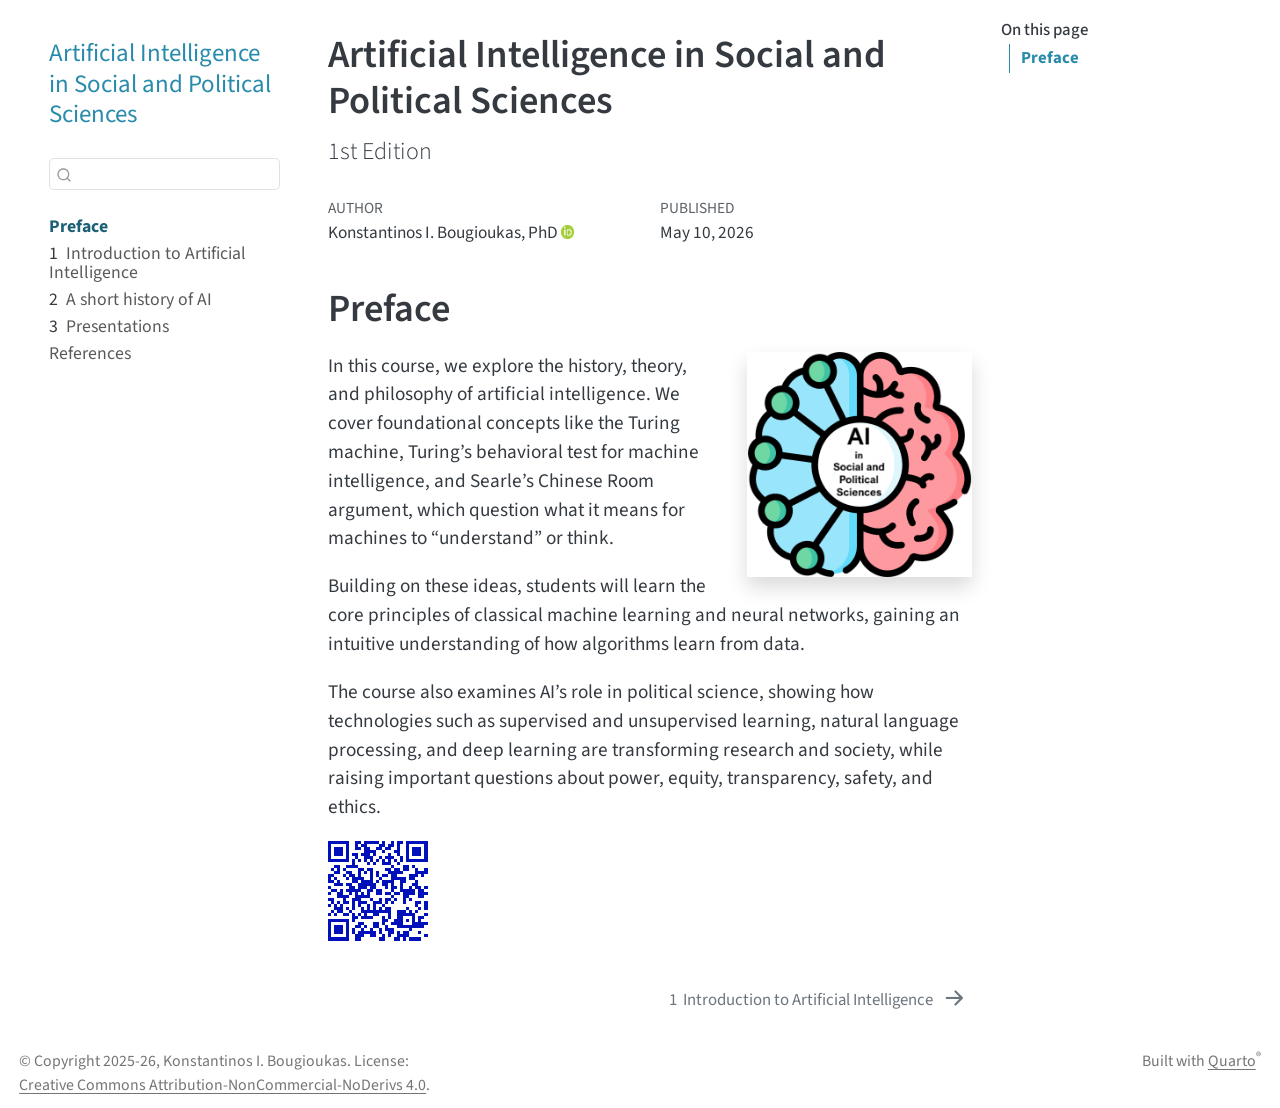
==== commit 40995c09: "0.2.9" ====
--- a/_book/index.html
+++ b/_book/index.html
@@ -7,7 +7,7 @@
 <meta name="viewport" content="width=device-width, initial-scale=1.0, user-scalable=yes">
 
 <meta name="author" content="Konstantinos I. Bougioukas, PhD">
-<meta name="dcterms.date" content="2026-04-13">
+<meta name="dcterms.date" content="2026-05-10">
 
 <title>Artificial Intelligence in Social and Political Sciences</title>
 <style>
@@ -178,7 +178,7 @@
     <div>
     <div class="quarto-title-meta-heading">Published</div>
     <div class="quarto-title-meta-contents">
-      <p class="date">April 13, 2026</p>
+      <p class="date">May 10, 2026</p>
     </div>
   </div>
   
